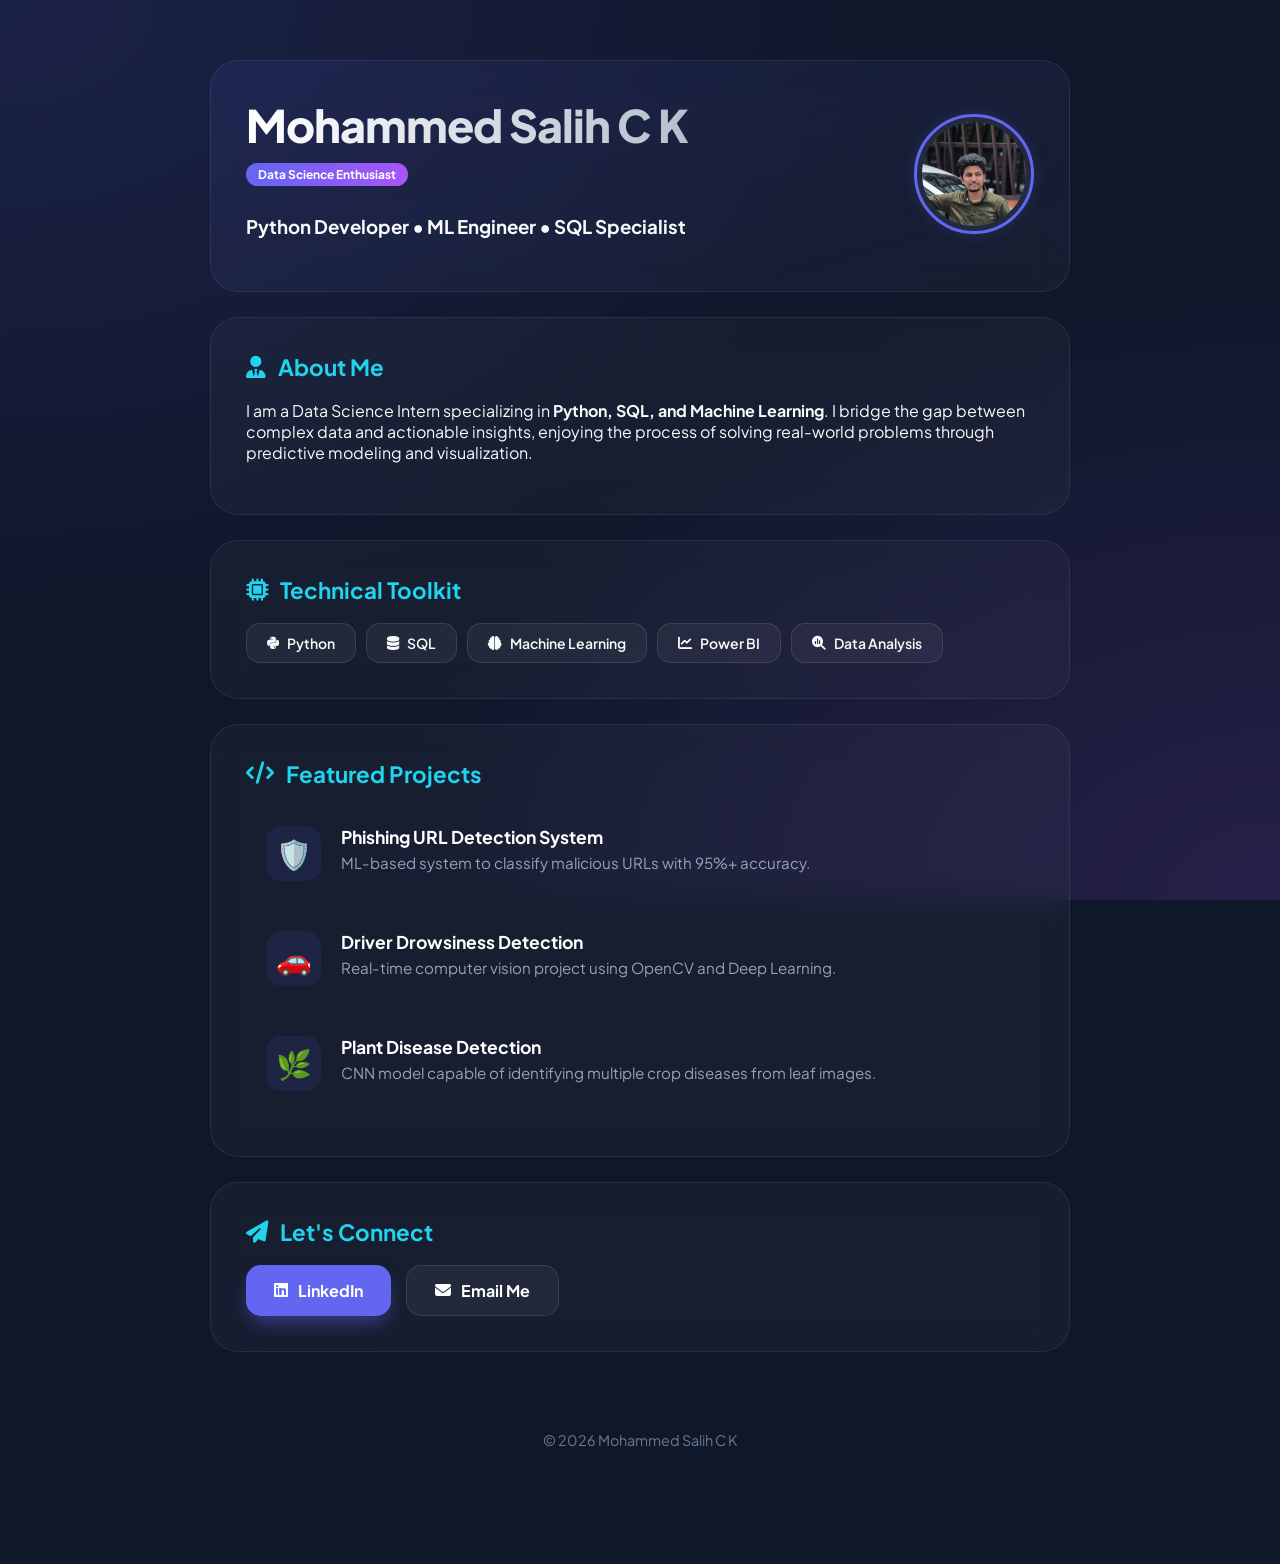
==== homeApp/index.html @ 8f745a6d "folder name changed" ====
<!DOCTYPE html>
<html lang="en">
<head>
    <meta charset="UTF-8">
    <title>Mohammed Salih | Data Science Portfolio</title>
    <meta name="viewport" content="width=device-width, initial-scale=1.0">
    <link rel="stylesheet" href="style.css">
    <link rel="stylesheet" href="https://cdnjs.cloudflare.com/ajax/libs/font-awesome/6.4.0/css/all.min.css">
    <link href="https://fonts.googleapis.com/css2?family=Plus+Jakarta+Sans:wght@300;400;600;800&display=swap" rel="stylesheet">
</head>
<body>

<div class="container">
    <header class="card profile-header">
        <div class="profile-info">
            <h1>Mohammed Salih C K</h1>
            <p class="badge">Data Science Enthusiast</p>
            <h3 class="title">Python Developer • ML Engineer • SQL Specialist</h3>
        </div>

        <div class="profile-img-container">
            <img src="images/car_img.jpeg" alt="Mohammed Salih" class="profile-img">
        </div>
    </header>

    <section class="card">
        <h2><i class="fa-solid fa-user-tie"></i> About Me</h2>
        <p>
            I am a Data Science Intern specializing in <strong>Python, SQL, and Machine Learning</strong>. 
            I bridge the gap between complex data and actionable insights, enjoying the process of solving 
            real-world problems through predictive modeling and visualization.
        </p>
    </section>

    <section class="card">
        <h2><i class="fa-solid fa-microchip"></i> Technical Toolkit</h2>
        <div class="skills">
            <span><i class="fa-brands fa-python"></i> Python</span>
            <span><i class="fa-solid fa-database"></i> SQL</span>
            <span><i class="fa-solid fa-brain"></i> Machine Learning</span>
            <span><i class="fa-solid fa-chart-line"></i> Power BI</span>
            <span><i class="fa-solid fa-magnifying-glass-chart"></i> Data Analysis</span>
        </div>
    </section>

    <section class="card projects">
        <h2><i class="fa-solid fa-code"></i> Featured Projects</h2>
        <div class="project-item">
            <div class="project-icon">🛡️</div>
            <div class="project-content">
                <h3>Phishing URL Detection System</h3>
                <p>ML-based system to classify malicious URLs with 95%+ accuracy.</p>
            </div>
        </div>
        <div class="project-item">
            <div class="project-icon">🚗</div>
            <div class="project-content">
                <h3>Driver Drowsiness Detection</h3>
                <p>Real-time computer vision project using OpenCV and Deep Learning.</p>
            </div>
        </div>
        <div class="project-item">
            <div class="project-icon">🌿</div>
            <div class="project-content">
                <h3>Plant Disease Detection</h3>
                <p>CNN model capable of identifying multiple crop diseases from leaf images.</p>
            </div>
        </div>
    </section>

    <section class="card contact-section">
        <h2><i class="fa-solid fa-paper-plane"></i> Let's Connect</h2>
        <div class="btn-group">
            <a class="btn primary" href="https://www.linkedin.com/in/mohammedsalihck" target="_blank">
                <i class="fa-brands fa-linkedin"></i> LinkedIn
            </a>
            <a class="btn secondary-btn" href="mailto:your-email@example.com">
                <i class="fa-solid fa-envelope"></i> Email Me
            </a>
        </div>
    </section>

    <footer class="footer">
        <p>© 2026 Mohammed Salih C K </p>
    </footer>
</div>


</body>
</html>
---- homeApp/style.css ----
:root {
    --primary: #6366f1;
    --secondary: #a855f7;
    --accent: #22d3ee;
    --dark: #0f172a;
    --card-bg: rgba(255, 255, 255, 0.03);
    --text-main: #f8fafc;
    --text-muted: #94a3b8;
}

* {
    box-sizing: border-box;
}

body {
    font-family: 'Plus Jakarta Sans', sans-serif;
    margin: 0;
    background: #0f172a;
    /* Animated mesh background */
    background-image: 
        radial-gradient(at 0% 0%, rgba(99, 102, 241, 0.15) 0px, transparent 50%),
        radial-gradient(at 100% 100%, rgba(168, 85, 247, 0.15) 0px, transparent 50%);
    background-attachment: fixed;
    color: var(--text-main);
    overflow-x: hidden;
}

.container {
    max-width: 900px;
    margin: auto;
    padding: 60px 20px;
}

/* Glassmorphism Refined */
.card {
    background: var(--card-bg);
    backdrop-filter: blur(16px);
    -webkit-backdrop-filter: blur(16px);
    border: 1px solid rgba(255, 255, 255, 0.08);
    padding: 35px;
    margin-bottom: 25px;
    border-radius: 28px;
    transition: all 0.4s cubic-bezier(0.175, 0.885, 0.32, 1.275);
    animation: fadeInUp 0.8s ease-out backwards;
}

.card:hover {
    transform: translateY(-8px);
    border: 1px solid rgba(99, 102, 241, 0.3);
    box-shadow: 0 25px 50px -12px rgba(0, 0, 0, 0.5);
}

/* Header UI */
.profile-header {
    display: flex;
    align-items: center;
    justify-content: space-between; /* Pushes text to left, image to right */
    gap: 30px;
    background: linear-gradient(to bottom right, rgba(99, 102, 241, 0.1), rgba(255, 255, 255, 0.03));
    overflow: visible; /* Ensures the image hover scale doesn't get cut off */
}

.profile-info {
    flex: 1; /* Allows text to take up remaining space */
}

.profile-img-container {
    position: relative;
}

/* .profile-img {
    width: 130px;
    height: 130px;
    border-radius: 50%;
    border: 3px solid var(--primary);
    padding: 5px;
    object-fit: cover;
    
    box-shadow: 0 0 20px rgba(99, 102, 241, 0.3);
    transition: transform 0.5s ease;
}

.profile-img:hover {
    transform: rotate(5deg) scale(1.1); 
    border-color: var(--secondary);
} */

.profile-img {
    width: 120px;
    height: 120px;
    border-radius: 50%;
    border: 3px solid var(--primary);
    padding: 5px;
    object-fit: cover;
    background: rgba(255, 255, 255, 0.05); /* Slight backing for the transparent padding */
    
    /* Initial state for glow and position */
    box-shadow: 0 0 15px rgba(99, 102, 241, 0.2);
    transition: all 0.5s cubic-bezier(0.34, 1.56, 0.64, 1); /* Bouncy, premium feel */
    cursor: pointer;
    position: relative;
    z-index: 1;
}

.profile-img:hover {
    /* 1. Scale up significantly */
    transform: scale(2.15) rotate(12deg); 
    
    /* 2. Change border color with a transition */
    border-color: var(--secondary);
    
    /* 3. Create a massive "Aura" glow effect */
    box-shadow: 
        0 0 30px rgba(99, 102, 241, 0.6), 
        0 0 60px rgba(168, 85, 247, 0.4);
        
    /* 4. Increase brightness on hover */
    filter: brightness(1.1);
}

/* Optional: Add a subtle pulse animation when NOT hovering */
@keyframes pulse-border {
    0% { box-shadow: 0 0 0 0 rgba(99, 102, 241, 0.4); }
    70% { box-shadow: 0 0 0 15px rgba(99, 102, 241, 0); }
    100% { box-shadow: 0 0 0 0 rgba(99, 102, 241, 0); }
}

/* Apply pulse if you want it to draw attention automatically */
/* .profile-img { animation: pulse-border 2s infinite; } */






.badge {
    background: linear-gradient(90deg, var(--primary), var(--secondary));
    padding: 4px 12px;
    border-radius: 20px;
    font-size: 0.75rem;
    font-weight: 700;
    display: inline-block;
    margin: 10px 0;
    color: white;
}

h1 {
    font-size: 2.8rem;
    margin: 0;
    font-weight: 800;
    letter-spacing: -1px;
    background: linear-gradient(to right, #fff, #94a3b8);
    -webkit-background-clip: text;
    -webkit-text-fill-color: transparent;
}

h2 {
    font-size: 1.4rem;
    margin-top: 0;
    color: var(--accent);
    display: flex;
    align-items: center;
    gap: 12px;
}

/* Better Skill Badges */
.skills {
    display: flex;
    flex-wrap: wrap;
    gap: 10px;
}

.skills span {
    background: rgba(255, 255, 255, 0.05);
    border: 1px solid rgba(255, 255, 255, 0.1);
    padding: 10px 20px;
    border-radius: 14px;
    font-size: 14px;
    font-weight: 600;
    transition: 0.3s;
    display: flex;
    align-items: center;
    gap: 8px;
}

.skills span:hover {
    background: var(--primary);
    transform: scale(1.05);
    border-color: var(--primary);
}

/* Modern Project List */
.project-item {
    display: flex;
    align-items: flex-start;
    gap: 20px;
    padding: 20px;
    border-radius: 18px;
    transition: 0.3s;
    margin-bottom: 10px;
}

.project-item:hover {
    background: rgba(255, 255, 255, 0.05);
}

.project-icon {
    font-size: 1.8rem;
    background: rgba(99, 102, 241, 0.1);
    width: 55px;
    height: 55px;
    display: flex;
    align-items: center;
    justify-content: center;
    border-radius: 15px;
}

.project-content h3 {
    margin: 0 0 5px 0;
    font-size: 1.1rem;
    color: #fff;
}

.project-content p {
    margin: 0;
    font-size: 0.95rem;
    color: var(--text-muted);
}

/* Buttons */
.btn-group {
    display: flex;
    gap: 15px;
}

.btn {
    text-decoration: none;
    padding: 14px 28px;
    border-radius: 15px;
    font-weight: 700;
    display: inline-flex;
    align-items: center;
    gap: 10px;
    transition: 0.3s;
}

.btn.primary {
    background: var(--primary);
    color: white;
    box-shadow: 0 10px 20px -5px rgba(99, 102, 241, 0.5);
}

.btn.secondary-btn {
    background: rgba(255, 255, 255, 0.05);
    color: white;
    border: 1px solid rgba(255, 255, 255, 0.1);
}

.btn:hover {
    transform: translateY(-3px);
    filter: brightness(1.2);
}

.footer {
    text-align: center;
    padding: 40px 0;
    font-size: 0.9rem;
    color: var(--text-muted);
    opacity: 0.7;
}

/* Animations */
@keyframes fadeInUp {
    from { opacity: 0; transform: translateY(40px); }
    to { opacity: 1; transform: translateY(0); }
}

.card:nth-child(1) { animation-delay: 0.1s; }
.card:nth-child(2) { animation-delay: 0.2s; }
.card:nth-child(3) { animation-delay: 0.3s; }
.card:nth-child(4) { animation-delay: 0.4s; }

/* Responsive */
@media (max-width: 600px) {
    .profile-header {
        flex-direction: column-reverse; /* Put image on top for mobile */
        text-align: center;
    }
    h1 { font-size: 2rem; }
    .btn-group { flex-direction: column; }
}
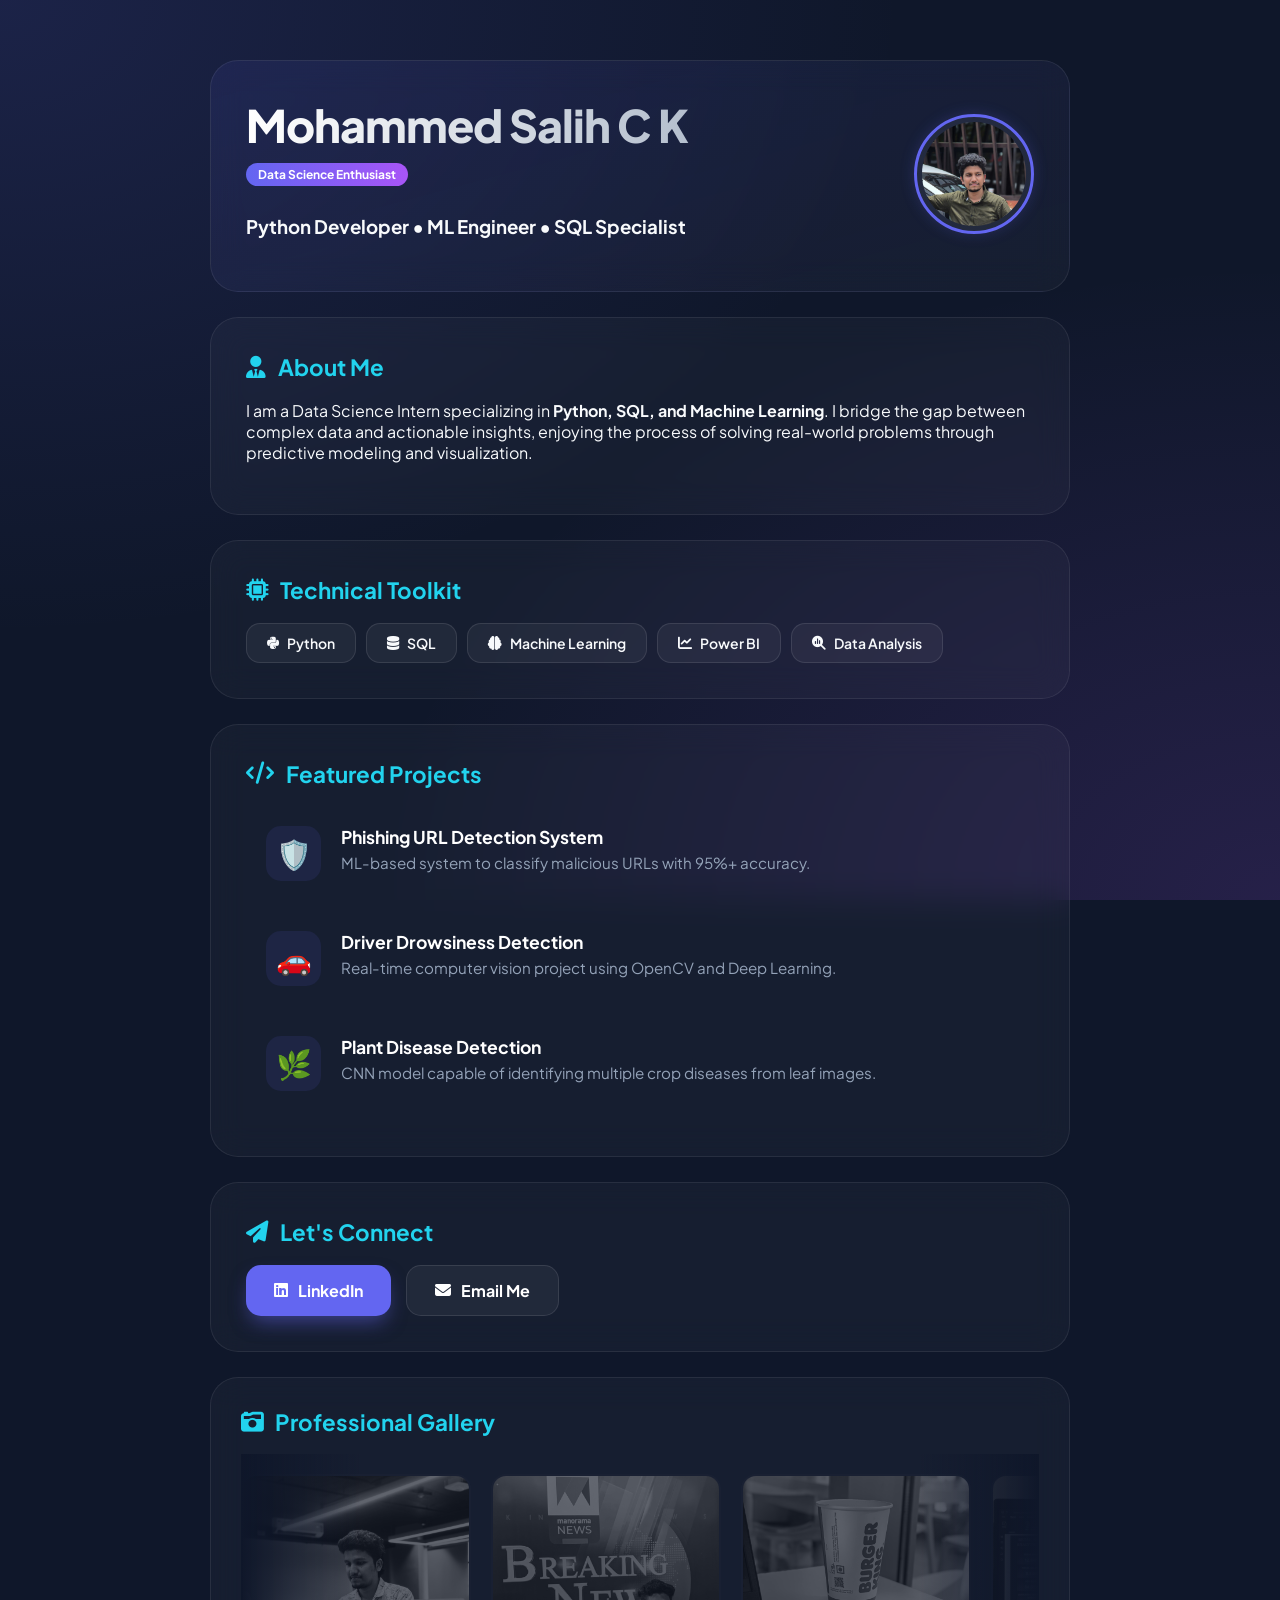
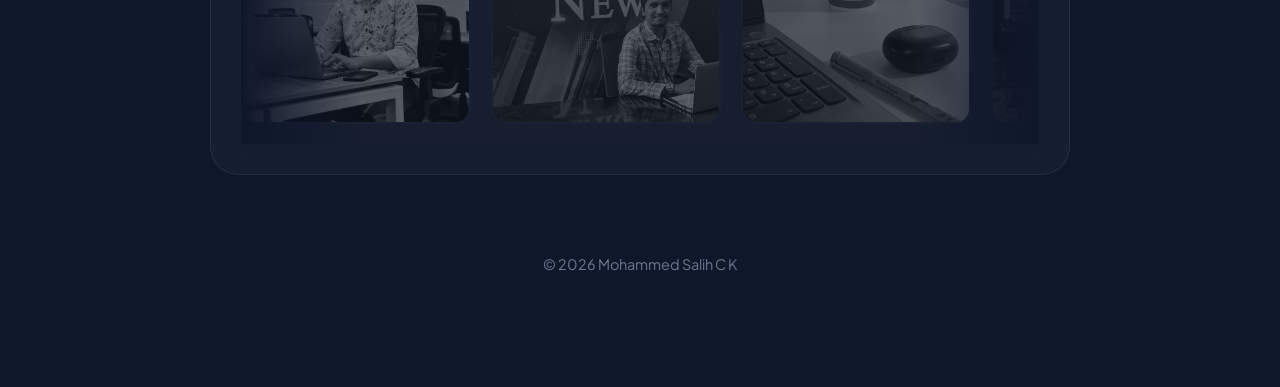
==== commit f16b6687: "Professiona Galary Created" ====
--- a/homeApp/index.html
+++ b/homeApp/index.html
@@ -79,6 +79,28 @@
             </a>
         </div>
     </section>
+    <section class="card gallery-section">
+        <h2><i class="fa-solid fa-camera-retro"></i> Professional Gallery</h2>
+        <div class="scroll-container">
+            <div class="scroll-track">
+                <img src="images/professional/pic1.jpeg" alt="Work 1">
+                <img src="images/professional/pic2.jpeg" alt="Work 2">
+                <img src="images/professional/pic3.jpeg" alt="Work 3">
+                <img src="images/professional/pic4.jpeg" alt="Work 4">
+                <img src="images/professional/pic5.jpeg" alt="Work 2">
+                <img src="images/professional/pic6.jpeg" alt="Work 3">
+                <img src="images/professional/pic8.jpeg" alt="Work 4">
+                
+                <img src="images/professional/pic1.jpeg" alt="Work 1">
+                <img src="images/professional/pic2.jpeg" alt="Work 2">
+                <img src="images/professional/pic3.jpeg" alt="Work 3">
+                <img src="images/professional/pic4.jpeg" alt="Work 4">
+                <img src="images/professional/pic5.jpeg" alt="Work 2">
+                <img src="images/professional/pic6.jpeg" alt="Work 3">
+                <img src="images/professional/pic8.jpeg" alt="Work 4">
+            </div>
+        </div>
+    </section>
 
     <footer class="footer">
         <p>© 2026 Mohammed Salih C K </p>
@@ -86,5 +108,7 @@
 </div>
 
 
+
+
 </body>
 </html>
--- a/homeApp/style.css
+++ b/homeApp/style.css
@@ -288,4 +288,88 @@
     }
     h1 { font-size: 2rem; }
     .btn-group { flex-direction: column; }
+}
+
+
+
+.gallery-section {
+    overflow: hidden; /* Clips the images so they stay inside the card */
+    padding: 30px /* Remove side padding to let images touch edges if desired */
+}
+
+.scroll-container {
+    width: 100%;
+    overflow: hidden;
+    position: relative;
+    padding: 20px 0;
+}
+
+.scroll-track {
+    display: flex;
+    /* (Width 230px + Gap 20px) * 14 images total = 3500px */
+    width: calc(250px * 14); 
+    gap: 20px;
+    animation: scrollInfinite 30s linear infinite; /* Slightly slower for a professional feel */
+}
+
+/* Pause animation on hover so the user can look at a photo */
+.scroll-track:hover {
+    animation-play-state: paused;
+}
+
+
+.scroll-track img {
+    width: 230px;
+    height: 250px;
+    object-fit: cover;
+    border-radius: 15px;
+    border: 2px solid rgba(255, 255, 255, 0.05);
+    cursor: pointer;
+    
+    /* THEMED SHADING: Less opacity and desaturated */
+    opacity: 0.5; 
+    filter: grayscale(100%) brightness(0.7);
+    
+    /* Smooth transition for both filter and opacity */
+    transition: 
+        opacity 0.5s ease, 
+        filter 0.5s ease, 
+        transform 0.4s cubic-bezier(0.175, 0.885, 0.32, 1.275);
+}
+
+/* REVEAL ON HOVER: Full color, full brightness, full opacity */
+.scroll-track img:hover {
+    opacity: 1;
+    filter: grayscale(0%) brightness(1.1);
+    transform: scale(1.15);
+    border-color: var(--primary);
+    box-shadow: 0 10px 40px rgba(99, 102, 241, 0.4);
+    z-index: 10;
+}
+
+
+.scroll-container::after {
+    content: "";
+    position: absolute;
+    top: 0; left: 0;
+    width: 100%; height: 100%;
+    /* Gradient fade on edges so images disappear into the darkness */
+    background: linear-gradient(90deg, 
+        var(--dark) 0%, 
+        transparent 15%, 
+        transparent 85%, 
+        var(--dark) 100%);
+    pointer-events: none; /* Allows you to still hover the images underneath */
+    z-index: 2;
+}
+
+/* The Animation */
+@keyframes scrollInfinite {
+    0% {
+        transform: translateX(0);
+    }
+    100% {
+        /* Move by exactly half the total track (7 images) */
+        transform: translateX(calc(-250px * 7)); 
+    }
 }
